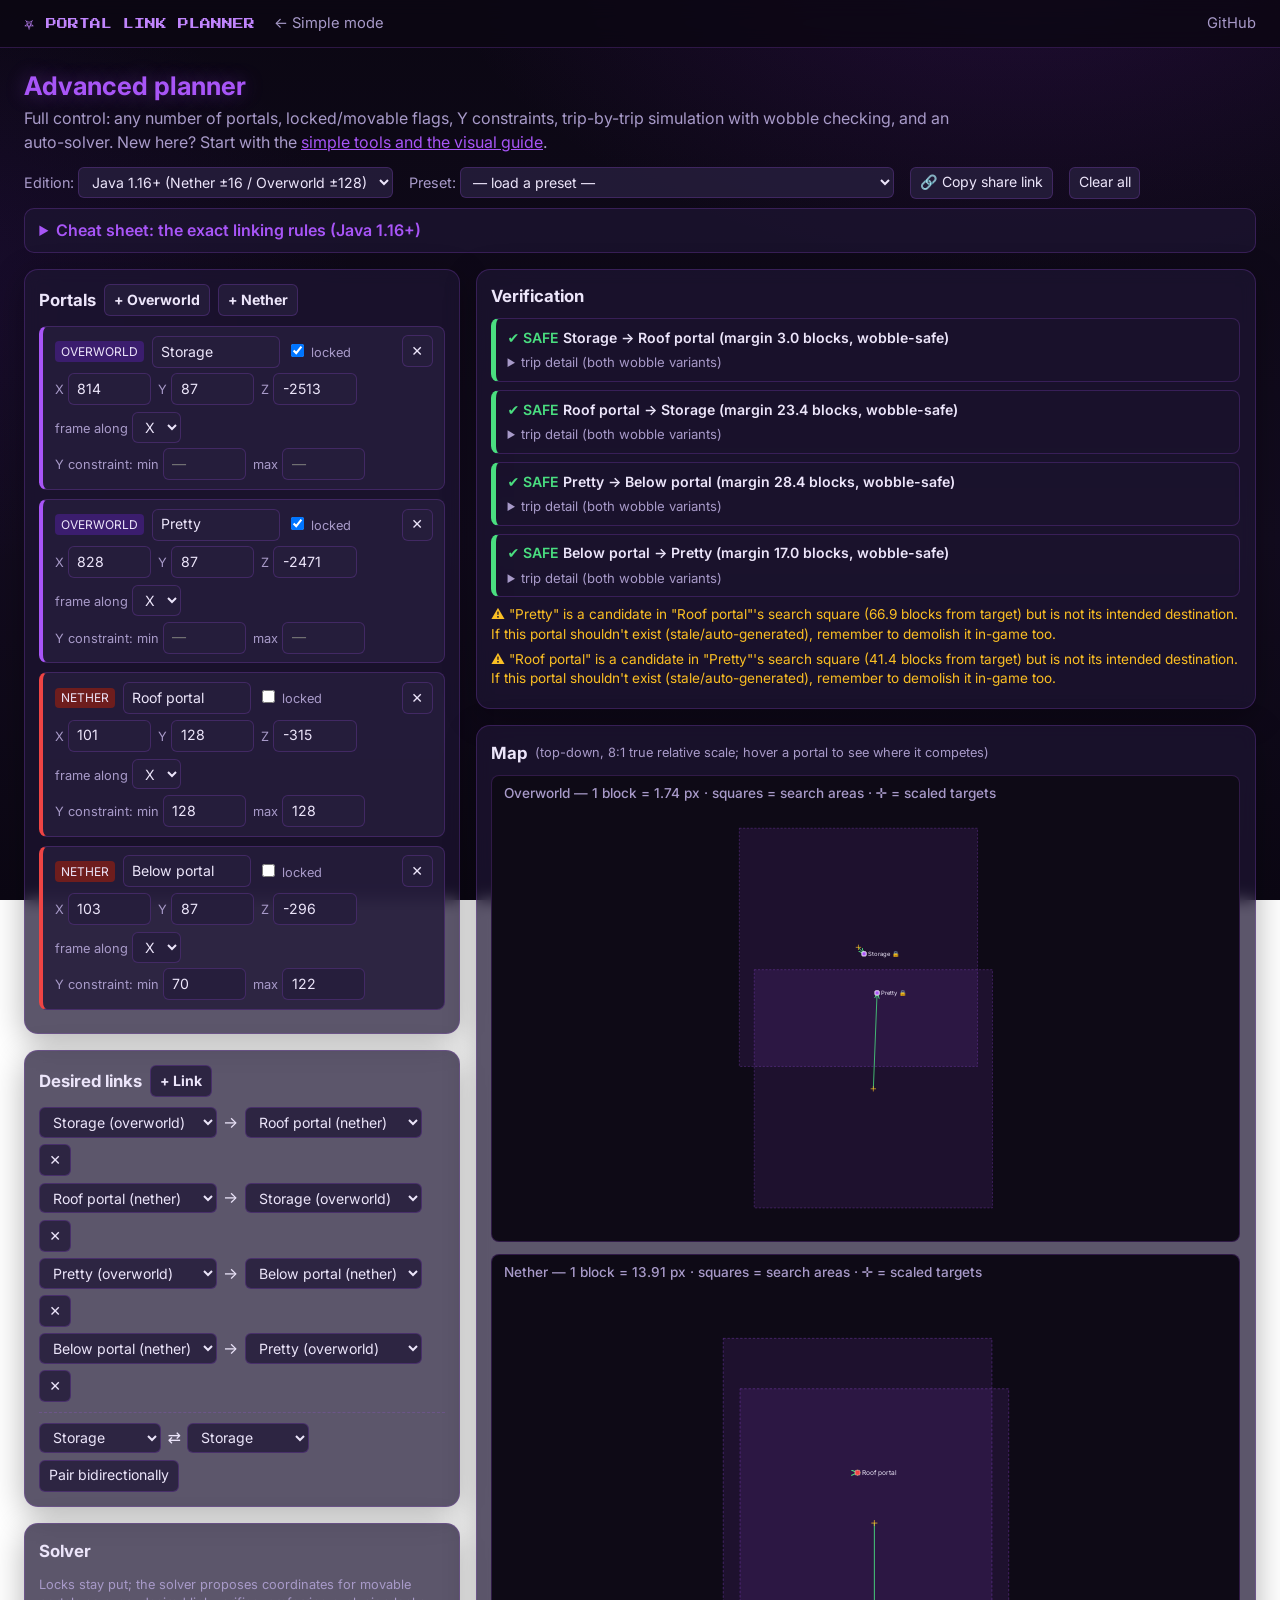
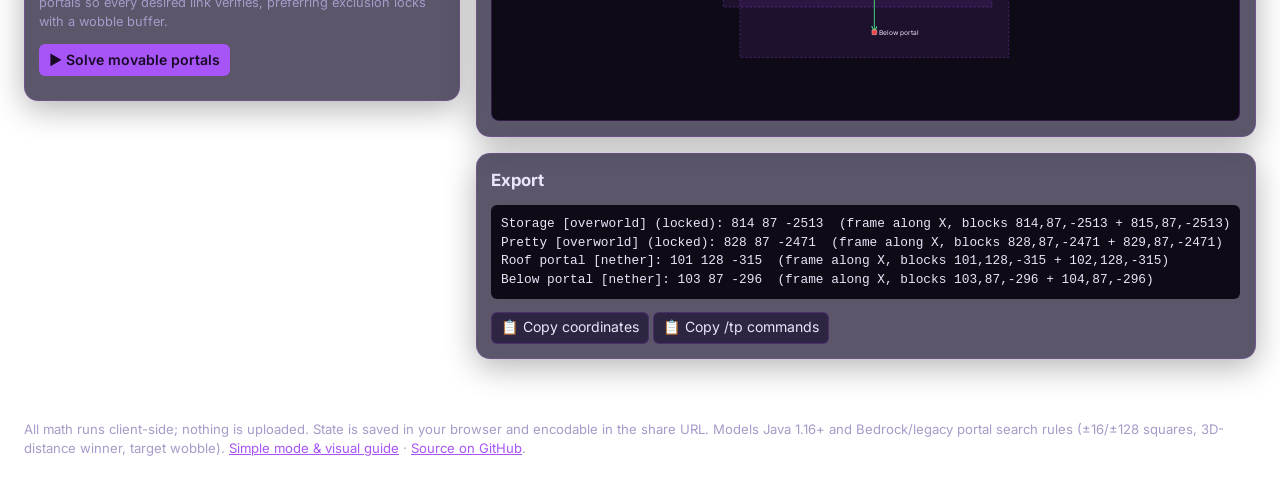
==== advanced.html @ 1515480b "Redesign: beginner-friendly landing page + advanced planner split - New landing page (/): animated p" ====
<!DOCTYPE html>
<html lang="en">
<head>
  <meta charset="UTF-8">
  <meta name="viewport" content="width=device-width, initial-scale=1.0">
  <title>Advanced Planner — Portal Link Planner</title>
  <meta name="description" content="The full Minecraft nether portal planning toolkit: any number of portals, trip-by-trip simulation with safety margins, an automatic placement solver for locked/movable portals, and 2D maps of both dimensions.">
  <link rel="canonical" href="https://portals.smallapp.cc/advanced.html">
  <meta name="robots" content="index, follow">
  <meta property="og:type" content="website">
  <meta property="og:url" content="https://portals.smallapp.cc/advanced.html">
  <meta property="og:title" content="Advanced Planner — Portal Link Planner">
  <meta property="og:description" content="Simulate every portal trip, catch link-stealing, and auto-solve safe coordinates for multi-portal Minecraft setups.">
  <link rel="icon" href="data:image/svg+xml,%3Csvg xmlns='http://www.w3.org/2000/svg' viewBox='0 0 32 32'%3E%3Crect width='32' height='32' rx='6' fill='%231a1024'/%3E%3Crect x='8' y='4' width='16' height='24' rx='2' fill='none' stroke='%236b21a8' stroke-width='4'/%3E%3Crect x='12' y='8' width='8' height='16' fill='%23a855f7'/%3E%3C/svg%3E">
  <link rel="preconnect" href="https://fonts.googleapis.com">
  <link rel="preconnect" href="https://fonts.gstatic.com" crossorigin>
  <link href="https://fonts.googleapis.com/css2?family=Inter:wght@400;600;700&family=Press+Start+2P&display=swap" rel="stylesheet">
  <link rel="stylesheet" href="style.css">
</head>
<body>
  <nav class="topnav">
    <a class="brand" href="./">⛧ PORTAL LINK PLANNER</a>
    <a href="./">← Simple mode</a>
    <span class="spacer"></span>
    <a href="https://github.com/DeeKahy/portal-link-planner">GitHub</a>
  </nav>
  <header>
    <h1>Advanced planner</h1>
    <p class="tagline">Full control: any number of portals, locked/movable flags, Y constraints, trip-by-trip simulation with wobble checking, and an auto-solver. New here? Start with the <a href="./" style="color:var(--accent)">simple tools and the visual guide</a>.</p>
    <div class="toolbar">
      <label>Edition:
        <select id="edition">
          <option value="java">Java 1.16+ (Nether ±16 / Overworld ±128)</option>
          <option value="legacy">Bedrock / Java pre-1.16 (±128 both)</option>
        </select>
      </label>
      <label>Preset:
        <select id="preset">
          <option value="">— load a preset —</option>
          <option value="worked">Roof + ground portal, two nearby bases (link-stealing demo)</option>
          <option value="simple">Simple pair</option>
          <option value="hub">Nether hub spacing check</option>
        </select>
      </label>
      <button id="share">🔗 Copy share link</button>
      <button id="clear" class="danger">Clear all</button>
    </div>
  </header>

  <details id="explainer">
    <summary>Cheat sheet: the exact linking rules (Java 1.16+)</summary>
    <div class="explainer-body">
      <ol>
        <li><strong>No stored links.</strong> Portals never remember a partner — every trip recalculates the destination from scratch.</li>
        <li><strong>Coordinate scaling.</strong> Overworld → Nether: <code>(floor(x/8), y, floor(z/8))</code>. Nether → Overworld: <code>(x×8, y, z×8)</code>. Y is never scaled. Floor semantics matter for negatives: <code>floor(−2513/8) = −315</code>.</li>
        <li><strong>Candidate search.</strong> The game collects every existing portal block whose X and Z are within a <em>square</em> (Chebyshev) around the target: ±16 in the Nether, ±128 in the Overworld (±128 both in Bedrock / pre-1.16). The full Y column is searched — Y never limits candidacy.</li>
        <li><strong>Winner selection.</strong> Among candidates, the portal block with the smallest <em>3D Euclidean</em> distance to the target wins. Y matters here. No candidates → a brand-new portal spawns (usually a planning error).</li>
        <li><strong>Target wobble.</strong> You stand somewhere inside a 2-block-wide frame, so the computed target can shift ±1 in X or Z. Robust plans survive the worst case — this tool checks every variant.</li>
      </ol>
      <p>Two independent ways portal A beats portal B: <strong>exclusion</strong> (B is outside the search square — the strongest lock, achievable in Java's ±16 Nether) and <strong>distance dominance</strong> (both are candidates, but A is 3D-closer — big Y offsets, like a roof portal at Y≈128 vs targets at Y≈87, create a built-in handicap). Always check the <em>return</em> trip too: a nether portal 20 blocks off-target is 160 overworld blocks off after ×8 scaling — outside the return square.</p>
    </div>
  </details>

  <main>
    <section id="left">
      <div class="panel">
        <h2>Portals <button id="add-overworld">+ Overworld</button> <button id="add-nether">+ Nether</button></h2>
        <div id="portal-list"></div>
      </div>
      <div class="panel">
        <h2>Desired links <button id="add-link">+ Link</button></h2>
        <div id="link-list"></div>
        <div class="pair-row">
          <select id="pair-a"></select> ⇄ <select id="pair-b"></select>
          <button id="pair-btn">Pair bidirectionally</button>
        </div>
      </div>
      <div class="panel">
        <h2>Solver</h2>
        <p class="hint">Locks stay put; the solver proposes coordinates for movable portals so every desired link verifies, preferring exclusion locks with a wobble buffer.</p>
        <button id="solve" class="primary">▶ Solve movable portals</button>
        <div id="solver-output"></div>
      </div>
    </section>

    <section id="right">
      <div class="panel">
        <h2>Verification</h2>
        <div id="verify-output"></div>
        <div id="warnings"></div>
      </div>
      <div class="panel">
        <h2>Map <span class="hint">(top-down, 8:1 true relative scale; hover a portal to see where it competes)</span></h2>
        <div id="maps"></div>
      </div>
      <div class="panel">
        <h2>Export</h2>
        <pre id="coords-out"></pre>
        <button id="copy-coords">📋 Copy coordinates</button>
        <button id="copy-tp">📋 Copy /tp commands</button>
      </div>
    </section>
  </main>

  <footer>
    <p>All math runs client-side; nothing is uploaded. State is saved in your browser and encodable in the share URL.
    Models Java 1.16+ and Bedrock/legacy portal search rules (±16/±128 squares, 3D-distance winner, target wobble).
    <a href="./">Simple mode &amp; visual guide</a> · <a href="https://github.com/DeeKahy/portal-link-planner">Source on GitHub</a>.</p>
  </footer>

  <script type="module" src="app.js"></script>
</body>
</html>
---- style.css ----
:root {
  --bg: #0b0713;
  --panel: rgba(30, 22, 50, 0.72);
  --panel2: rgba(38, 30, 60, 0.85);
  --text: #ece5fa;
  --muted: #a89ac9;
  --accent: #a855f7;
  --accent-bright: #c084fc;
  --green: #4ade80;
  --yellow: #fbbf24;
  --red: #f87171;
  --border: rgba(168, 85, 247, 0.22);
}
* { box-sizing: border-box; }
body {
  margin: 0;
  font-family: "Inter", system-ui, -apple-system, "Segoe UI", Roboto, sans-serif;
  background:
    radial-gradient(1000px 600px at 80% -10%, rgba(107, 33, 168, 0.25), transparent 60%),
    radial-gradient(800px 500px at -10% 30%, rgba(76, 29, 149, 0.18), transparent 60%),
    linear-gradient(var(--bg), #120b1e 60%, var(--bg));
  background-attachment: fixed;
  color: var(--text);
  line-height: 1.45;
}
.topnav {
  display: flex; align-items: center; gap: 1.2rem; flex-wrap: wrap;
  padding: 0.8rem 1.5rem;
  background: rgba(11, 7, 19, 0.82);
  backdrop-filter: blur(10px);
  border-bottom: 1px solid var(--border);
  position: sticky; top: 0; z-index: 50;
}
.topnav a { color: var(--muted); text-decoration: none; font-size: 0.92rem; }
.topnav a:hover { color: var(--text); }
.topnav .brand { font-family: "Press Start 2P", monospace; font-size: 0.68rem; color: var(--accent-bright); }
.topnav .spacer { flex: 1; }
header { padding: 1.2rem 1.5rem 0.6rem; }
h1 { margin: 0 0 0.2rem; font-size: 1.6rem; color: var(--accent); text-shadow: 0 0 20px rgba(168, 85, 247, 0.4); }
.tagline { margin: 0 0 0.8rem; color: var(--muted); max-width: 60rem; }
h2 { font-size: 1.05rem; margin: 0 0 0.6rem; display: flex; align-items: center; gap: 0.5rem; flex-wrap: wrap; }
.toolbar { display: flex; gap: 1rem; flex-wrap: wrap; align-items: center; }
.toolbar label { color: var(--muted); font-size: 0.9rem; }

main { display: grid; grid-template-columns: minmax(340px, 460px) 1fr; gap: 1rem; padding: 1rem 1.5rem; align-items: start; }
@media (max-width: 900px) { main { grid-template-columns: 1fr; } }

.panel {
  background: var(--panel);
  border: 1px solid var(--border);
  border-radius: 14px;
  padding: 0.9rem;
  margin-bottom: 1rem;
  backdrop-filter: blur(8px);
  box-shadow: 0 8px 32px rgba(0, 0, 0, 0.3);
}
#left .panel, #right .panel { margin-bottom: 1rem; }

button, select, input {
  background: var(--panel2);
  color: var(--text);
  border: 1px solid var(--border);
  border-radius: 6px;
  padding: 0.3rem 0.55rem;
  font: inherit;
  font-size: 0.88rem;
}
button { cursor: pointer; }
button:hover { border-color: var(--accent); }
button.primary { background: var(--accent); color: #180b26; font-weight: 600; }
button.danger:hover { border-color: var(--red); color: var(--red); }
input[type="number"] { width: 5.2rem; }
input[type="text"] { width: 8rem; }
input:invalid { border-color: var(--red); }

.portal-card {
  background: var(--panel2);
  border: 1px solid var(--border);
  border-left: 4px solid var(--accent);
  border-radius: 8px;
  padding: 0.55rem 0.7rem;
  margin-bottom: 0.55rem;
  font-size: 0.88rem;
}
.portal-card.nether { border-left-color: #ef4444; }
.portal-card .row { display: flex; gap: 0.45rem; align-items: center; flex-wrap: wrap; margin-bottom: 0.35rem; }
.portal-card .row:last-child { margin-bottom: 0; }
.portal-card .dim-tag { font-size: 0.75rem; padding: 0.1rem 0.4rem; border-radius: 4px; background: #3b1d6e; }
.portal-card.nether .dim-tag { background: #6e1d1d; }
.portal-card label { color: var(--muted); font-size: 0.8rem; }
.portal-card .del { margin-left: auto; }

.link-row { display: flex; gap: 0.4rem; align-items: center; margin-bottom: 0.4rem; flex-wrap: wrap; }
.pair-row { display: flex; gap: 0.4rem; align-items: center; flex-wrap: wrap; margin-top: 0.6rem; padding-top: 0.6rem; border-top: 1px dashed var(--border); }

.verdict { border-radius: 8px; padding: 0.55rem 0.7rem; margin-bottom: 0.5rem; font-size: 0.88rem; border: 1px solid var(--border); }
.verdict.green { border-left: 5px solid var(--green); }
.verdict.yellow { border-left: 5px solid var(--yellow); }
.verdict.red { border-left: 5px solid var(--red); }
.verdict .headline { font-weight: 600; }
.verdict .green-t { color: var(--green); } .verdict .yellow-t { color: var(--yellow); } .verdict .red-t { color: var(--red); }
.verdict details { margin-top: 0.3rem; }
.verdict summary { cursor: pointer; color: var(--muted); font-size: 0.82rem; }
.verdict table { border-collapse: collapse; margin-top: 0.3rem; font-size: 0.82rem; }
.verdict td, .verdict th { padding: 0.15rem 0.55rem; border-bottom: 1px solid var(--border); text-align: left; }

.warning { color: var(--yellow); font-size: 0.85rem; margin: 0.3rem 0; }

#maps { display: flex; flex-direction: column; gap: 0.8rem; }
.map-wrap { background: #0e0a16; border: 1px solid var(--border); border-radius: 8px; padding: 0.4rem; }
.map-wrap h3 { margin: 0.1rem 0.3rem 0.3rem; font-size: 0.85rem; color: var(--muted); font-weight: 500; }
svg text { font-family: inherit; }
.search-square { fill: rgba(168, 85, 247, 0.10); stroke: rgba(168, 85, 247, 0.5); stroke-dasharray: 4 3; }
.search-square.hl { fill: rgba(251, 191, 36, 0.22); stroke: var(--yellow); }
.portal-marker { cursor: pointer; }
.link-arrow.good { stroke: var(--green); } .link-arrow.bad { stroke: var(--red); }

#coords-out { background: #0e0a16; border-radius: 6px; padding: 0.6rem; font-size: 0.8rem; overflow-x: auto; white-space: pre; }
#solver-output { margin-top: 0.6rem; font-size: 0.88rem; }
#solver-output .sol-ok { color: var(--green); }
#solver-output .sol-fail { color: var(--red); }
.hint { color: var(--muted); font-size: 0.8rem; font-weight: 400; }

details#explainer { margin: 0 1.5rem; background: var(--panel); border: 1px solid var(--border); border-radius: 10px; padding: 0.6rem 0.9rem; }
details#explainer summary { cursor: pointer; font-weight: 600; color: var(--accent); }
.explainer-body { font-size: 0.9rem; color: var(--text); max-width: 62rem; }
.explainer-body code { background: var(--panel2); padding: 0.05rem 0.3rem; border-radius: 4px; }

footer { padding: 1rem 1.5rem 2rem; color: var(--muted); font-size: 0.82rem; }
footer a { color: var(--accent); }
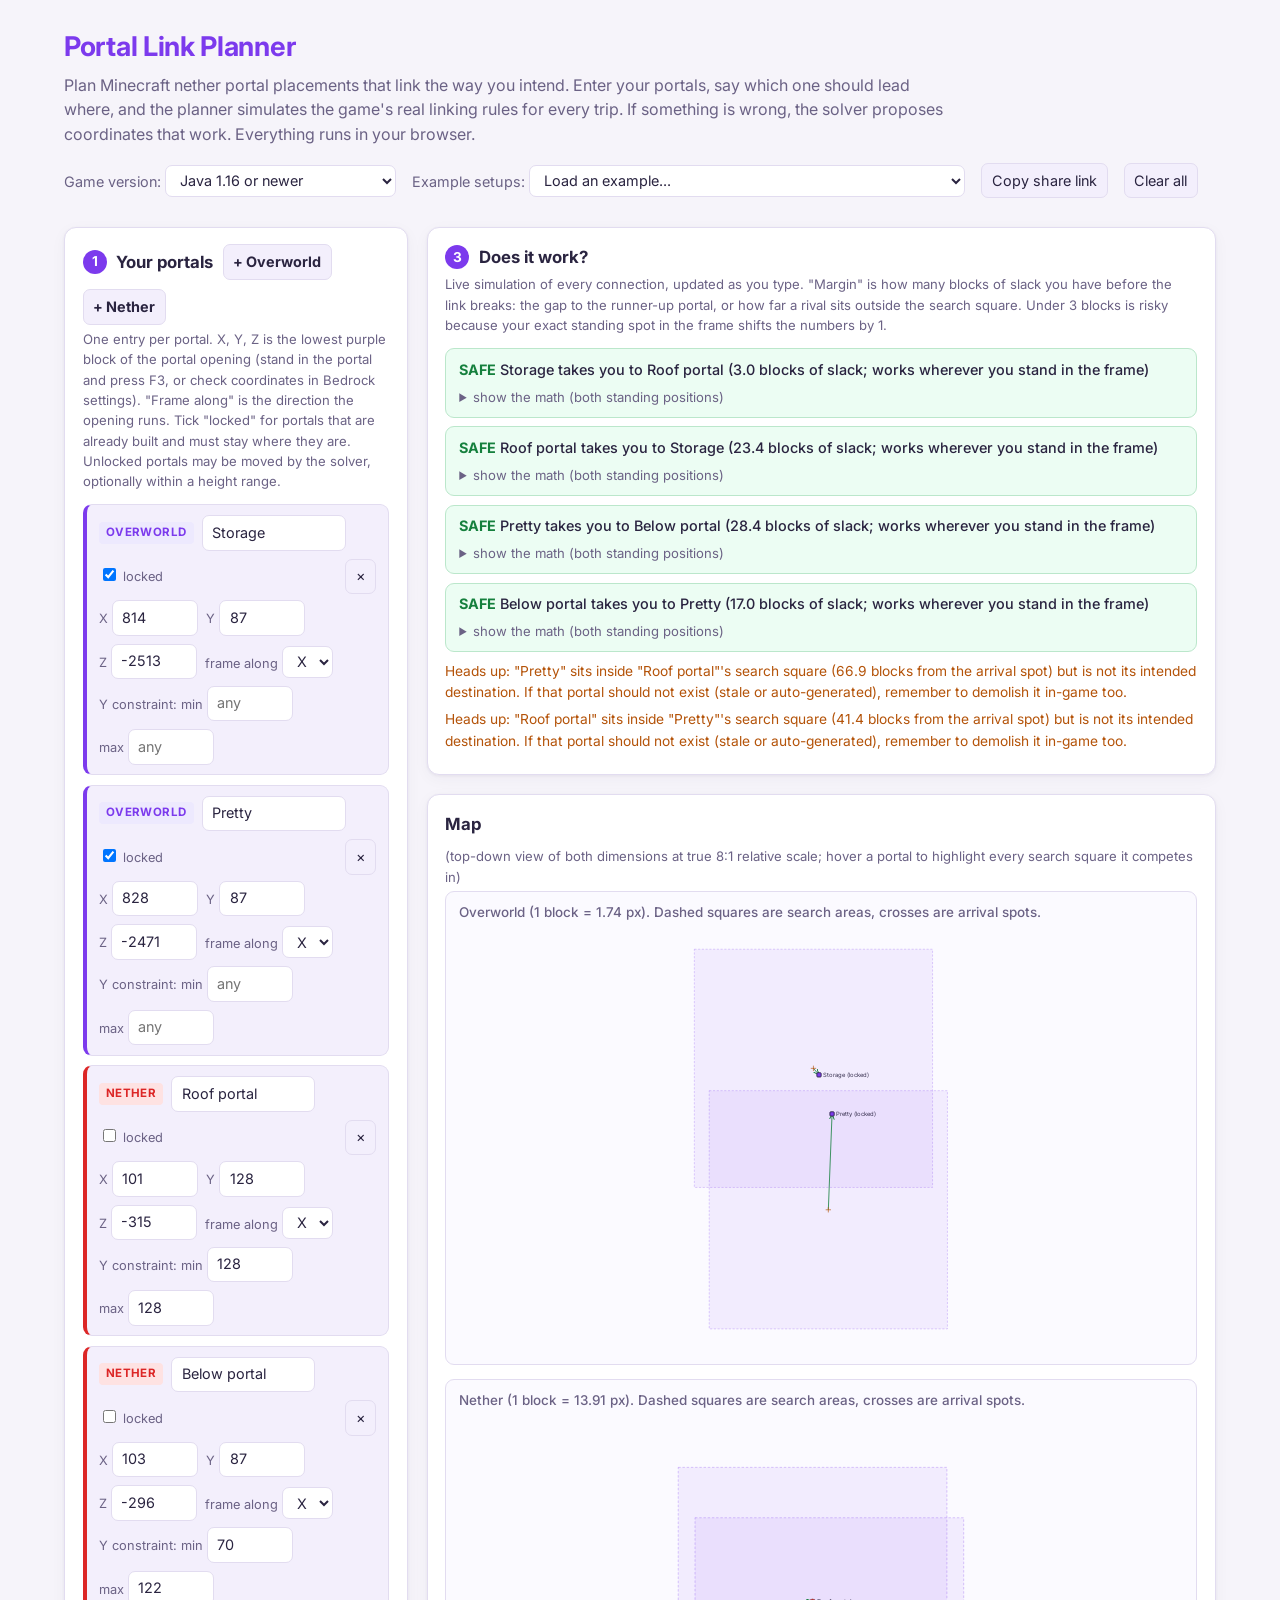
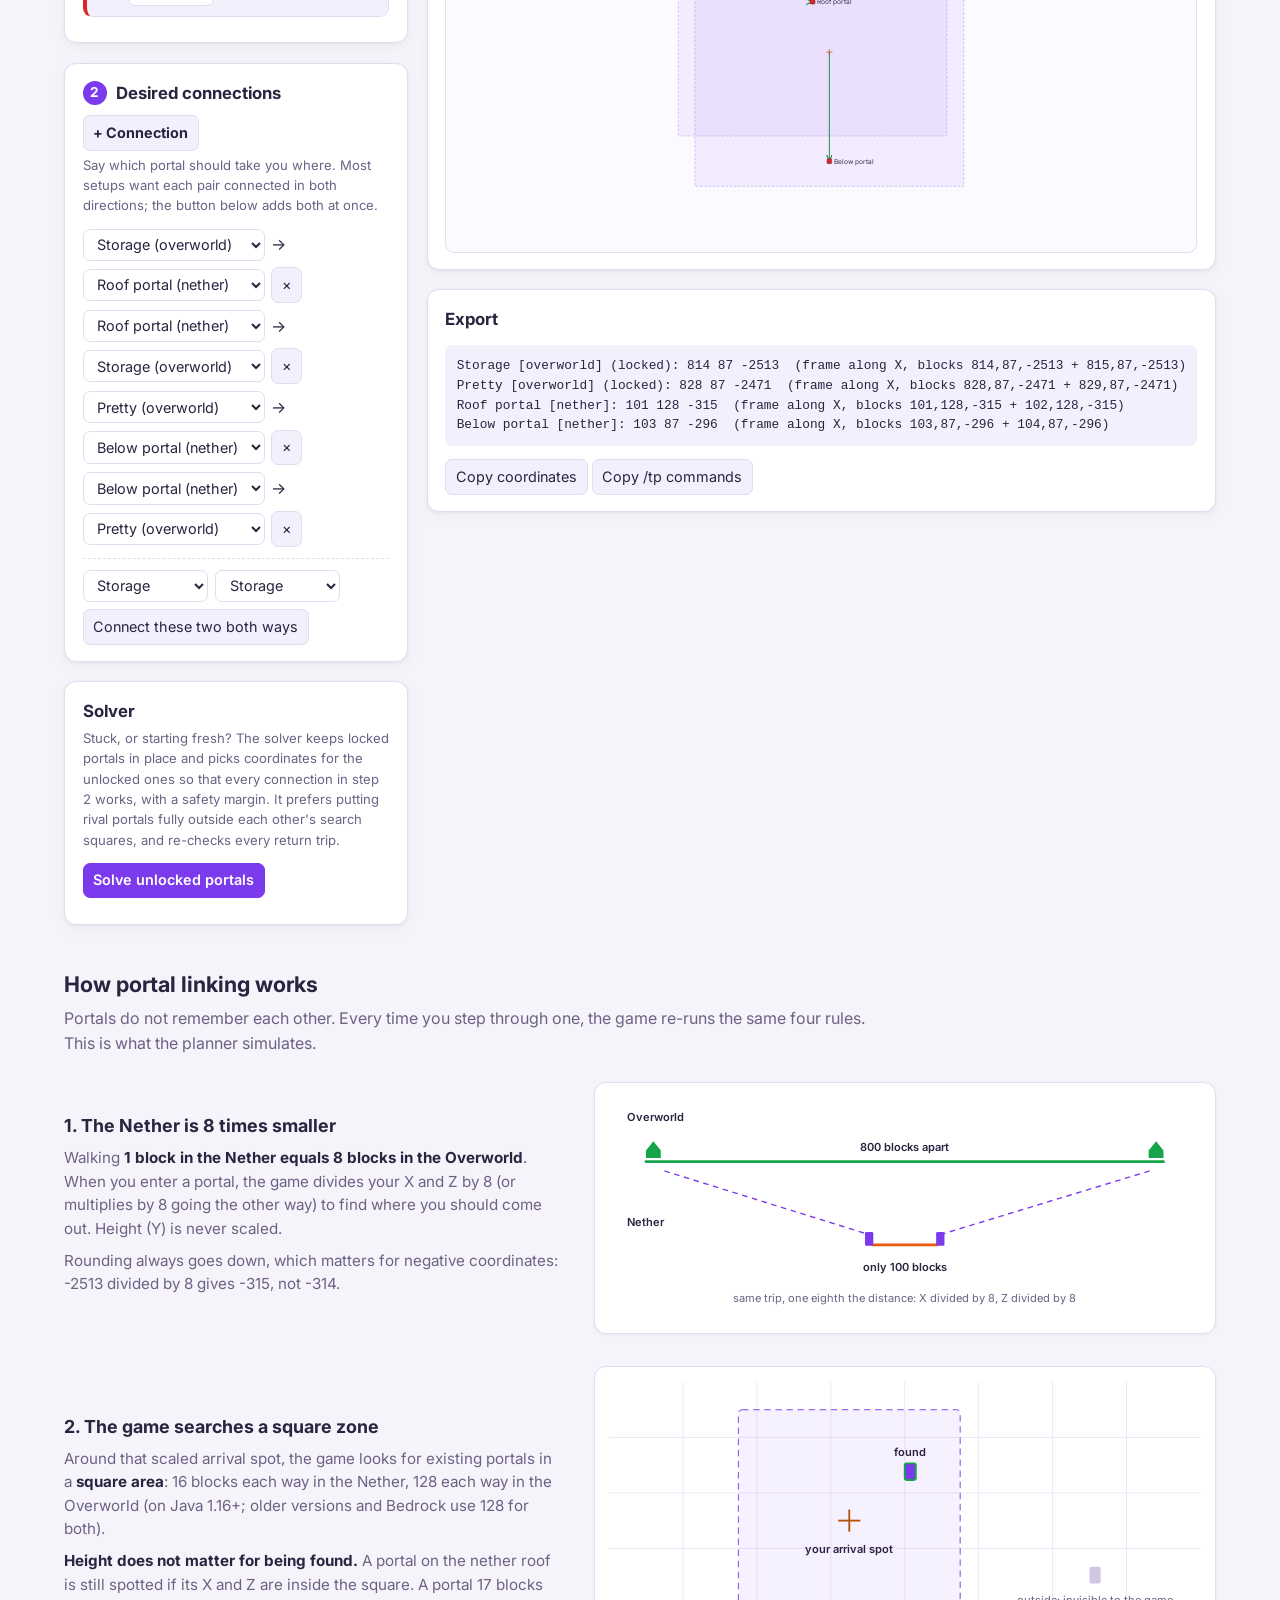
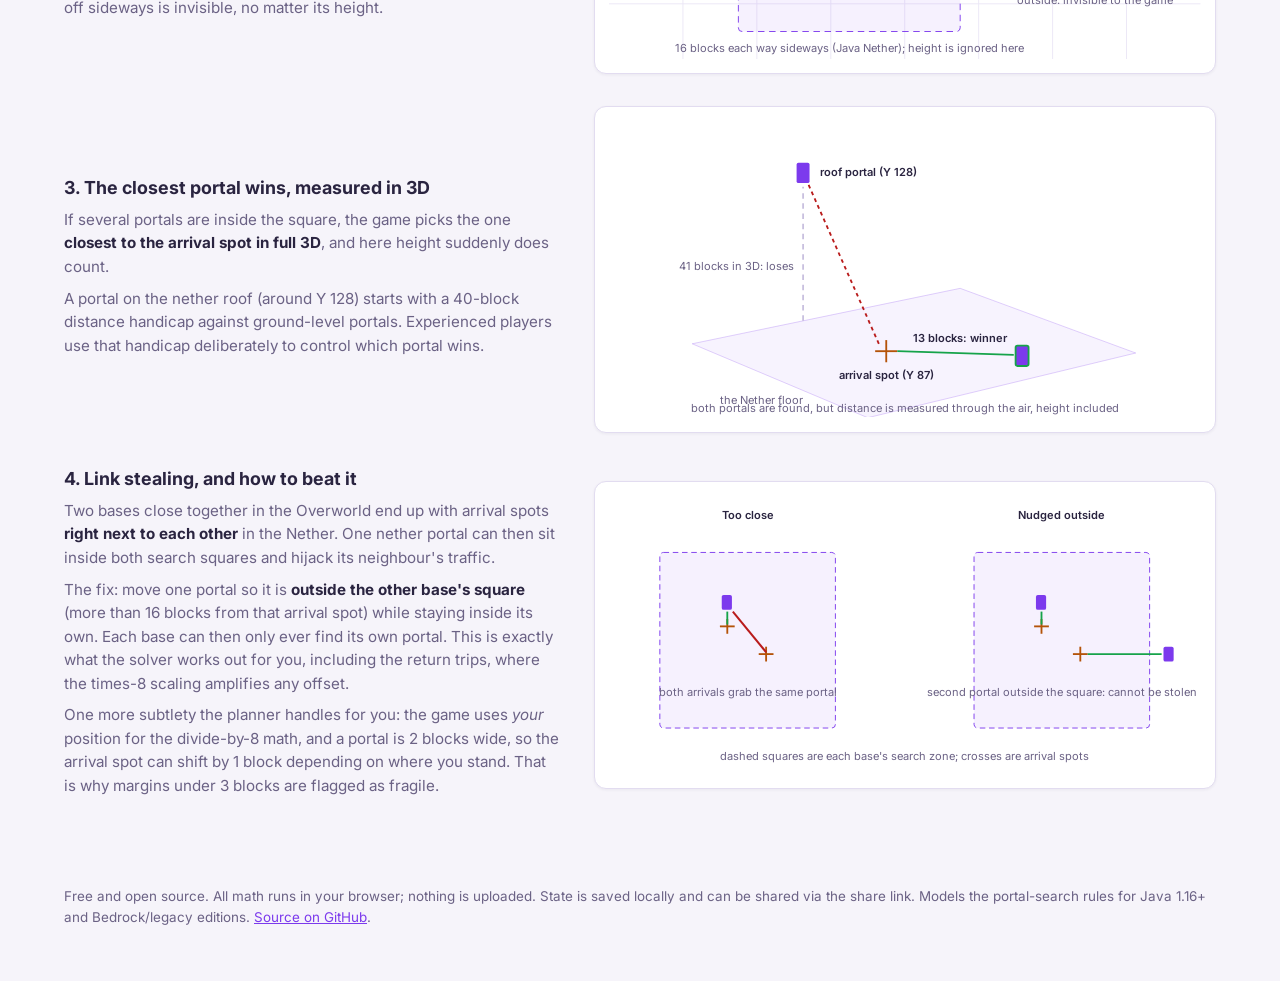
==== commit 72a9b780: "Single-page light theme redesign Back to one page: the planner and the illustrated guide live togeth" ====
--- a/advanced.html
+++ b/advanced.html
@@ -2,112 +2,11 @@
 <html lang="en">
 <head>
   <meta charset="UTF-8">
-  <meta name="viewport" content="width=device-width, initial-scale=1.0">
-  <title>Advanced Planner — Portal Link Planner</title>
-  <meta name="description" content="The full Minecraft nether portal planning toolkit: any number of portals, trip-by-trip simulation with safety margins, an automatic placement solver for locked/movable portals, and 2D maps of both dimensions.">
-  <link rel="canonical" href="https://portals.smallapp.cc/advanced.html">
-  <meta name="robots" content="index, follow">
-  <meta property="og:type" content="website">
-  <meta property="og:url" content="https://portals.smallapp.cc/advanced.html">
-  <meta property="og:title" content="Advanced Planner — Portal Link Planner">
-  <meta property="og:description" content="Simulate every portal trip, catch link-stealing, and auto-solve safe coordinates for multi-portal Minecraft setups.">
-  <link rel="icon" href="data:image/svg+xml,%3Csvg xmlns='http://www.w3.org/2000/svg' viewBox='0 0 32 32'%3E%3Crect width='32' height='32' rx='6' fill='%231a1024'/%3E%3Crect x='8' y='4' width='16' height='24' rx='2' fill='none' stroke='%236b21a8' stroke-width='4'/%3E%3Crect x='12' y='8' width='8' height='16' fill='%23a855f7'/%3E%3C/svg%3E">
-  <link rel="preconnect" href="https://fonts.googleapis.com">
-  <link rel="preconnect" href="https://fonts.gstatic.com" crossorigin>
-  <link href="https://fonts.googleapis.com/css2?family=Inter:wght@400;600;700&family=Press+Start+2P&display=swap" rel="stylesheet">
-  <link rel="stylesheet" href="style.css">
+  <title>Portal Link Planner</title>
+  <meta name="robots" content="noindex">
+  <script>location.replace("./" + location.search);</script>
 </head>
 <body>
-  <nav class="topnav">
-    <a class="brand" href="./">⛧ PORTAL LINK PLANNER</a>
-    <a href="./">← Simple mode</a>
-    <span class="spacer"></span>
-    <a href="https://github.com/DeeKahy/portal-link-planner">GitHub</a>
-  </nav>
-  <header>
-    <h1>Advanced planner</h1>
-    <p class="tagline">Full control: any number of portals, locked/movable flags, Y constraints, trip-by-trip simulation with wobble checking, and an auto-solver. New here? Start with the <a href="./" style="color:var(--accent)">simple tools and the visual guide</a>.</p>
-    <div class="toolbar">
-      <label>Edition:
-        <select id="edition">
-          <option value="java">Java 1.16+ (Nether ±16 / Overworld ±128)</option>
-          <option value="legacy">Bedrock / Java pre-1.16 (±128 both)</option>
-        </select>
-      </label>
-      <label>Preset:
-        <select id="preset">
-          <option value="">— load a preset —</option>
-          <option value="worked">Roof + ground portal, two nearby bases (link-stealing demo)</option>
-          <option value="simple">Simple pair</option>
-          <option value="hub">Nether hub spacing check</option>
-        </select>
-      </label>
-      <button id="share">🔗 Copy share link</button>
-      <button id="clear" class="danger">Clear all</button>
-    </div>
-  </header>
-
-  <details id="explainer">
-    <summary>Cheat sheet: the exact linking rules (Java 1.16+)</summary>
-    <div class="explainer-body">
-      <ol>
-        <li><strong>No stored links.</strong> Portals never remember a partner — every trip recalculates the destination from scratch.</li>
-        <li><strong>Coordinate scaling.</strong> Overworld → Nether: <code>(floor(x/8), y, floor(z/8))</code>. Nether → Overworld: <code>(x×8, y, z×8)</code>. Y is never scaled. Floor semantics matter for negatives: <code>floor(−2513/8) = −315</code>.</li>
-        <li><strong>Candidate search.</strong> The game collects every existing portal block whose X and Z are within a <em>square</em> (Chebyshev) around the target: ±16 in the Nether, ±128 in the Overworld (±128 both in Bedrock / pre-1.16). The full Y column is searched — Y never limits candidacy.</li>
-        <li><strong>Winner selection.</strong> Among candidates, the portal block with the smallest <em>3D Euclidean</em> distance to the target wins. Y matters here. No candidates → a brand-new portal spawns (usually a planning error).</li>
-        <li><strong>Target wobble.</strong> You stand somewhere inside a 2-block-wide frame, so the computed target can shift ±1 in X or Z. Robust plans survive the worst case — this tool checks every variant.</li>
-      </ol>
-      <p>Two independent ways portal A beats portal B: <strong>exclusion</strong> (B is outside the search square — the strongest lock, achievable in Java's ±16 Nether) and <strong>distance dominance</strong> (both are candidates, but A is 3D-closer — big Y offsets, like a roof portal at Y≈128 vs targets at Y≈87, create a built-in handicap). Always check the <em>return</em> trip too: a nether portal 20 blocks off-target is 160 overworld blocks off after ×8 scaling — outside the return square.</p>
-    </div>
-  </details>
-
-  <main>
-    <section id="left">
-      <div class="panel">
-        <h2>Portals <button id="add-overworld">+ Overworld</button> <button id="add-nether">+ Nether</button></h2>
-        <div id="portal-list"></div>
-      </div>
-      <div class="panel">
-        <h2>Desired links <button id="add-link">+ Link</button></h2>
-        <div id="link-list"></div>
-        <div class="pair-row">
-          <select id="pair-a"></select> ⇄ <select id="pair-b"></select>
-          <button id="pair-btn">Pair bidirectionally</button>
-        </div>
-      </div>
-      <div class="panel">
-        <h2>Solver</h2>
-        <p class="hint">Locks stay put; the solver proposes coordinates for movable portals so every desired link verifies, preferring exclusion locks with a wobble buffer.</p>
-        <button id="solve" class="primary">▶ Solve movable portals</button>
-        <div id="solver-output"></div>
-      </div>
-    </section>
-
-    <section id="right">
-      <div class="panel">
-        <h2>Verification</h2>
-        <div id="verify-output"></div>
-        <div id="warnings"></div>
-      </div>
-      <div class="panel">
-        <h2>Map <span class="hint">(top-down, 8:1 true relative scale; hover a portal to see where it competes)</span></h2>
-        <div id="maps"></div>
-      </div>
-      <div class="panel">
-        <h2>Export</h2>
-        <pre id="coords-out"></pre>
-        <button id="copy-coords">📋 Copy coordinates</button>
-        <button id="copy-tp">📋 Copy /tp commands</button>
-      </div>
-    </section>
-  </main>
-
-  <footer>
-    <p>All math runs client-side; nothing is uploaded. State is saved in your browser and encodable in the share URL.
-    Models Java 1.16+ and Bedrock/legacy portal search rules (±16/±128 squares, 3D-distance winner, target wobble).
-    <a href="./">Simple mode &amp; visual guide</a> · <a href="https://github.com/DeeKahy/portal-link-planner">Source on GitHub</a>.</p>
-  </footer>
-
-  <script type="module" src="app.js"></script>
+  <p>This page moved. Continue to <a href="./">Portal Link Planner</a>.</p>
 </body>
 </html>
